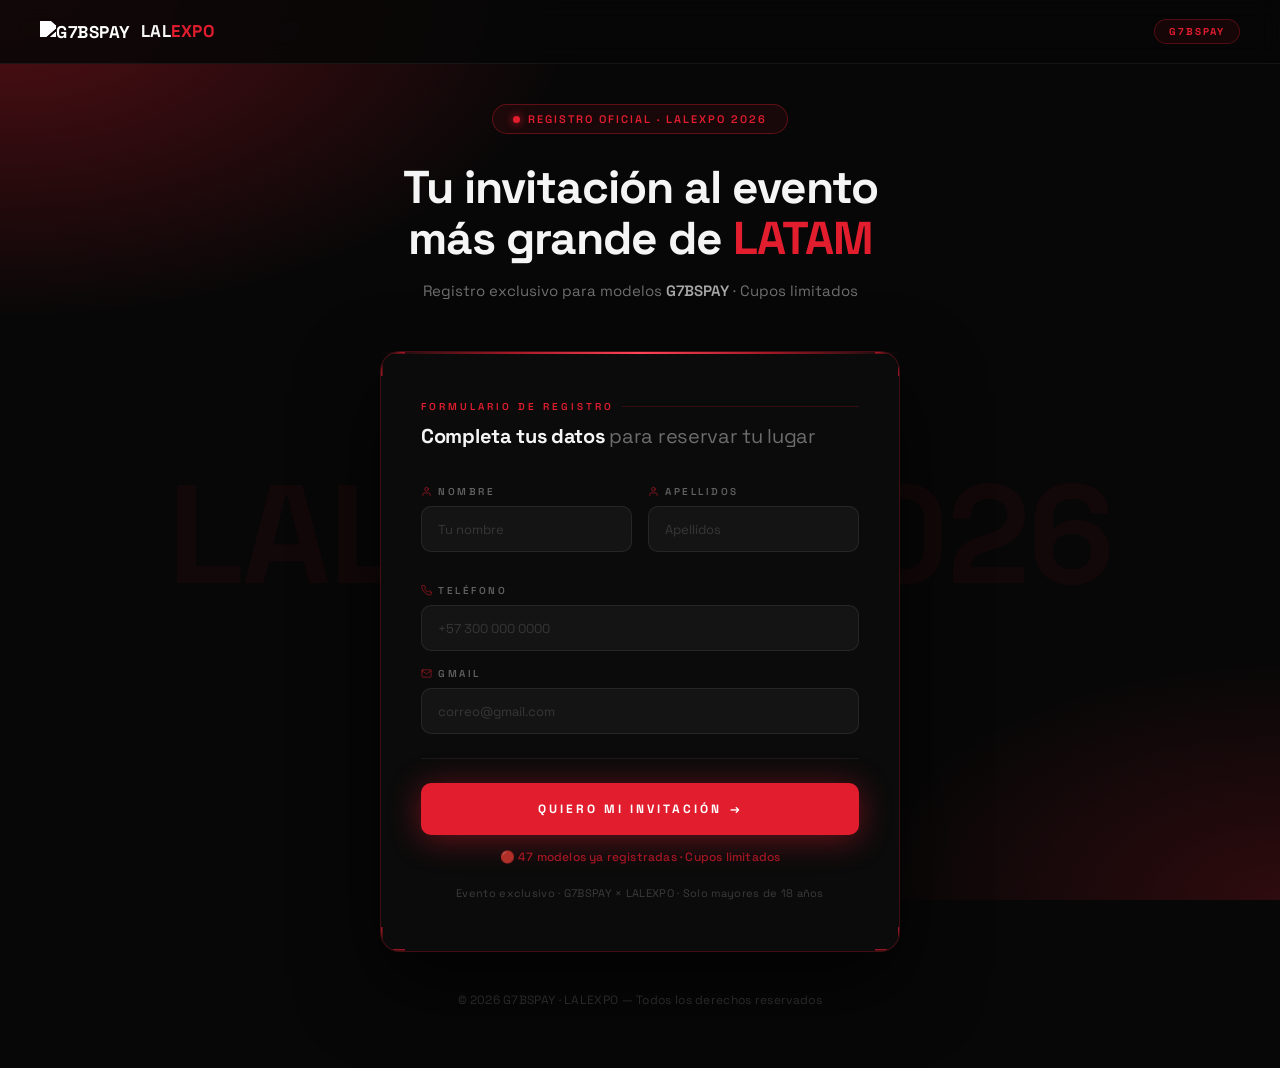
==== index.html @ 5dff3151 "feat: landing formulario LALEXPO 2026" ====
<!DOCTYPE html>
<html lang="es">
<head>
  <meta charset="UTF-8">
  <meta name="viewport" content="width=device-width, initial-scale=1.0">
  <title>LALEXPO 2026 — Registro VIP</title>
  <link rel="preconnect" href="https://fonts.googleapis.com">
  <link rel="preconnect" href="https://fonts.gstatic.com" crossorigin>
  <link href="https://fonts.googleapis.com/css2?family=Space+Grotesk:wght@400;500;600;700&display=swap" rel="stylesheet">
  <style>
    /* ── TOKENS ── */
    :root {
      --bg:    #070707;
      --red:   #e11d2e;
      --red2:  #ff4456;
      --text:  #f5f5f5;
      --muted: #cfcfcf;
      --card:  rgba(255,255,255,.05);
      --line:  rgba(255,255,255,.10);
    }

    /* ── RESET ── */
    *, *::before, *::after { box-sizing: border-box; margin: 0; padding: 0; }

    /* ── BASE ── */
    html { scroll-behavior: smooth; }
    body {
      min-height: 100vh;
      background-color: var(--bg);
      background-image:
        radial-gradient(ellipse 70% 55% at 0% 0%,   rgba(225,29,46,0.35) 0%, transparent 65%),
        radial-gradient(ellipse 55% 45% at 100% 100%, rgba(225,29,46,0.18) 0%, transparent 60%),
        repeating-linear-gradient(rgba(225,29,46,0.04) 1px, transparent 1px),
        repeating-linear-gradient(90deg, rgba(225,29,46,0.04) 1px, transparent 1px);
      background-size: auto, auto, 48px 48px, 48px 48px;
      background-attachment: fixed;
      font-family: 'Space Grotesk', Arial, sans-serif;
      color: var(--text);
      -webkit-font-smoothing: antialiased;
      overflow-x: hidden;
    }

    /* ── NAVBAR ── */
    nav {
      position: fixed;
      top: 0; left: 0; right: 0;
      z-index: 100;
      display: flex;
      align-items: center;
      justify-content: space-between;
      padding: 0 40px;
      height: 64px;
      background: rgba(7,7,7,0.85);
      backdrop-filter: blur(12px);
      -webkit-backdrop-filter: blur(12px);
      border-bottom: 1px solid rgba(255,255,255,0.06);
    }

    .nav-logo {
      font-size: 17px;
      font-weight: 700;
      letter-spacing: .5px;
      color: var(--text);
    }
    .nav-logo span { color: var(--red); }

    .nav-badge {
      display: inline-flex;
      align-items: center;
      gap: 6px;
      padding: 5px 14px;
      background: rgba(225,29,46,0.08);
      border: 1px solid rgba(225,29,46,0.30);
      border-radius: 20px;
      font-size: 10px;
      font-weight: 700;
      letter-spacing: 2px;
      text-transform: uppercase;
      color: var(--red);
    }

    /* ── PAGE WRAPPER ── */
    .page {
      min-height: 100vh;
      display: flex;
      flex-direction: column;
      align-items: center;
      justify-content: center;
      padding: 104px 20px 60px;
      position: relative;
    }

    /* ── WATERMARK ── */
    .watermark {
      position: absolute;
      top: 50%;
      left: 50%;
      transform: translate(-50%, -50%);
      font-size: clamp(60px, 12vw, 140px);
      font-weight: 700;
      letter-spacing: -2px;
      white-space: nowrap;
      color: rgba(225,29,46,0.06);
      pointer-events: none;
      user-select: none;
      z-index: 0;
    }

    /* ── HERO ── */
    .hero {
      text-align: center;
      max-width: 640px;
      margin-bottom: 48px;
      position: relative;
      z-index: 1;
    }

    /* Hero badge */
    .hero-badge {
      display: inline-flex;
      align-items: center;
      gap: 8px;
      padding: 7px 20px;
      background: rgba(225,29,46,0.08);
      border: 1px solid rgba(225,29,46,0.35);
      border-radius: 24px;
      font-size: 11px;
      font-weight: 600;
      letter-spacing: 2px;
      text-transform: uppercase;
      color: var(--red);
      margin-bottom: 28px;
    }
    .badge-dot {
      width: 7px;
      height: 7px;
      background: var(--red);
      border-radius: 50%;
      box-shadow: 0 0 8px var(--red);
      animation: dotPulse 1.8s ease-in-out infinite;
      flex-shrink: 0;
    }
    @keyframes dotPulse {
      0%,100% { opacity: 1;  transform: scale(1); }
      50%      { opacity: .3; transform: scale(.65); }
    }

    /* Hero H1 */
    h1 {
      font-size: clamp(28px, 5vw, 46px);
      font-weight: 700;
      line-height: 1.1;
      letter-spacing: -1px;
      color: var(--text);
      margin-bottom: 16px;
    }
    h1 em {
      font-style: normal;
      color: var(--red);
    }

    /* Hero subtext */
    .hero-sub {
      font-size: 15px;
      font-weight: 400;
      color: rgba(255,255,255,0.42);
      line-height: 1.6;
    }
    .hero-sub strong {
      color: rgba(255,255,255,0.65);
      font-weight: 600;
    }

    /* ── FORM CARD ── */
    .card {
      position: relative;
      z-index: 1;
      width: 100%;
      max-width: 520px;
      background: rgba(12,12,12,0.92);
      border: 1px solid rgba(225,29,46,0.25);
      border-radius: 20px;
      padding: 48px 40px;
      box-shadow: 0 32px 80px rgba(0,0,0,0.70);
      animation: cardIn 0.6s ease both;
    }
    @keyframes cardIn {
      from { opacity: 0; transform: translateY(20px); }
      to   { opacity: 1; transform: translateY(0);    }
    }

    /* Top accent gradient line */
    .card::before {
      content: '';
      position: absolute;
      top: 0; left: 0; right: 0;
      height: 2px;
      border-radius: 20px 20px 0 0;
      background: linear-gradient(
        90deg,
        transparent 0%,
        rgba(225,29,46,0.7) 25%,
        var(--red2) 50%,
        rgba(225,29,46,0.7) 75%,
        transparent 100%
      );
    }

    /* HUD corner brackets */
    .card::after {
      content: '';
      position: absolute;
      inset: 0;
      border-radius: 20px;
      pointer-events: none;
      background-image:
        /* TL horizontal */ linear-gradient(to right,  rgba(225,29,46,0.65) 0%, rgba(225,29,46,0.65) 24px, transparent 24px),
        /* TL vertical   */ linear-gradient(to bottom, rgba(225,29,46,0.65) 0%, rgba(225,29,46,0.65) 24px, transparent 24px),
        /* TR horizontal */ linear-gradient(to left,   rgba(225,29,46,0.65) 0%, rgba(225,29,46,0.65) 24px, transparent 24px),
        /* TR vertical   */ linear-gradient(to bottom, rgba(225,29,46,0.65) 0%, rgba(225,29,46,0.65) 24px, transparent 24px),
        /* BL horizontal */ linear-gradient(to right,  rgba(225,29,46,0.65) 0%, rgba(225,29,46,0.65) 24px, transparent 24px),
        /* BL vertical   */ linear-gradient(to top,    rgba(225,29,46,0.65) 0%, rgba(225,29,46,0.65) 24px, transparent 24px),
        /* BR horizontal */ linear-gradient(to left,   rgba(225,29,46,0.65) 0%, rgba(225,29,46,0.65) 24px, transparent 24px),
        /* BR vertical   */ linear-gradient(to top,    rgba(225,29,46,0.65) 0%, rgba(225,29,46,0.65) 24px, transparent 24px);
      background-size:
        100% 1.5px, 1.5px 100%,
        100% 1.5px, 1.5px 100%,
        100% 1.5px, 1.5px 100%,
        100% 1.5px, 1.5px 100%;
      background-position:
        top left,    top left,
        top right,   top right,
        bottom left, bottom left,
        bottom right,bottom right;
      background-repeat: no-repeat;
    }

    /* Card header */
    .card-header {
      margin-bottom: 36px;
    }
    .card-label {
      font-size: 10px;
      font-weight: 600;
      letter-spacing: 3px;
      text-transform: uppercase;
      color: var(--red);
      margin-bottom: 10px;
      display: flex;
      align-items: center;
      gap: 8px;
    }
    .card-label::after {
      content: '';
      flex: 1;
      height: 1px;
      background: rgba(225,29,46,0.20);
    }
    .card-title {
      font-size: 20px;
      font-weight: 700;
      color: var(--text);
      letter-spacing: -.3px;
    }
    .card-title span { color: rgba(255,255,255,0.40); font-weight: 400; }

    /* ── FORM ── */
    .form-row {
      display: grid;
      grid-template-columns: 1fr 1fr;
      gap: 16px;
      margin-bottom: 16px;
    }
    .form-group {
      display: flex;
      flex-direction: column;
      margin-bottom: 16px;
    }
    .form-group:last-of-type { margin-bottom: 0; }

    label {
      font-size: 10px;
      font-weight: 600;
      letter-spacing: 2.5px;
      text-transform: uppercase;
      color: rgba(255,255,255,0.35);
      margin-bottom: 8px;
      display: flex;
      align-items: center;
      gap: 6px;
    }
    label svg {
      width: 11px;
      height: 11px;
      stroke: rgba(225,29,46,0.55);
      fill: none;
      stroke-width: 2;
      stroke-linecap: round;
      stroke-linejoin: round;
      flex-shrink: 0;
    }

    input {
      width: 100%;
      background: rgba(255,255,255,0.04);
      border: 1px solid rgba(255,255,255,0.08);
      border-radius: 10px;
      color: var(--text);
      padding: 13px 16px;
      font-size: 14px;
      font-family: 'Space Grotesk', Arial, sans-serif;
      font-weight: 400;
      outline: none;
      transition: border-color 0.25s ease, background 0.25s ease, box-shadow 0.25s ease;
      appearance: none;
      -webkit-appearance: none;
    }
    input::placeholder {
      color: rgba(255,255,255,0.15);
      font-size: 13px;
    }
    input:hover {
      border-color: rgba(255,255,255,0.14);
    }
    input:focus {
      border-color: rgba(225,29,46,0.60);
      background: rgba(225,29,46,0.05);
      box-shadow: 0 0 0 3px rgba(225,29,46,0.10), 0 0 20px rgba(225,29,46,0.06);
    }

    /* ── DIVIDER ── */
    .divider {
      height: 1px;
      background: rgba(255,255,255,0.06);
      margin: 24px 0;
    }

    /* ── SUBMIT BUTTON ── */
    .btn-submit {
      width: 100%;
      background: var(--red);
      color: #fff;
      border: none;
      border-radius: 10px;
      padding: 18px 32px;
      font-size: 12px;
      font-weight: 800;
      letter-spacing: 3px;
      text-transform: uppercase;
      font-family: 'Space Grotesk', Arial, sans-serif;
      cursor: pointer;
      box-shadow: 0 4px 32px rgba(225,29,46,0.45);
      transition: background 0.2s ease, box-shadow 0.2s ease, transform 0.2s ease;
      position: relative;
      overflow: hidden;
      display: flex;
      align-items: center;
      justify-content: center;
      gap: 8px;
    }
    .btn-submit .btn-arrow {
      display: inline-block;
      transition: transform 0.2s ease;
    }
    .btn-submit::before {
      content: '';
      position: absolute;
      top: 0; left: -100%;
      width: 100%; height: 100%;
      background: linear-gradient(90deg, transparent, rgba(255,255,255,0.10), transparent);
      transition: left 0.5s ease;
    }
    .btn-submit:hover::before { left: 100%; }
    .btn-submit:hover {
      background: #cc1829;
      box-shadow: 0 8px 48px rgba(225,29,46,0.65);
      transform: translateY(-1px);
    }
    .btn-submit:hover .btn-arrow {
      transform: translateX(4px);
    }
    .btn-submit:active {
      transform: translateY(0);
      box-shadow: 0 4px 24px rgba(225,29,46,0.35);
    }

    /* ── COUNTER ── */
    .registradas-counter {
      text-align: center;
      font-size: 12px;
      font-weight: 500;
      color: rgba(225,29,46,0.70);
      margin-top: 14px;
      letter-spacing: 0.2px;
    }

    /* ── FOOTER NOTE ── */
    .form-footer {
      text-align: center;
      font-size: 11px;
      font-weight: 400;
      color: rgba(255,255,255,0.20);
      margin-top: 20px;
      letter-spacing: 0.3px;
      line-height: 1.6;
    }
    .form-footer a {
      color: rgba(225,29,46,0.55);
      text-decoration: none;
    }

    /* ── PAGE FOOTER ── */
    .page-footer {
      position: relative;
      z-index: 1;
      margin-top: 40px;
      text-align: center;
      font-size: 12px;
      color: rgba(255,255,255,0.15);
      letter-spacing: 0.3px;
    }

    /* ── SUCCESS STATE ── */
    .success-overlay {
      display: none;
      flex-direction: column;
      align-items: center;
      justify-content: center;
      text-align: center;
      padding: 24px 0;
      gap: 0;
      animation: cardIn 0.5s ease both;
    }
    .success-overlay.active { display: flex; }

    .success-ring {
      width: 64px;
      height: 64px;
      border-radius: 50%;
      border: 2px solid var(--red);
      display: flex;
      align-items: center;
      justify-content: center;
      margin-bottom: 20px;
      animation: ringPop 0.5s cubic-bezier(.22,.68,0,1.3) both;
      box-shadow: 0 0 24px rgba(225,29,46,0.30);
    }
    .success-ring svg {
      width: 30px; height: 30px;
      stroke: var(--red); fill: none;
      stroke-width: 2.5;
      stroke-linecap: round;
      stroke-linejoin: round;
    }
    @keyframes ringPop {
      from { transform: scale(0); opacity: 0; }
      to   { transform: scale(1); opacity: 1; }
    }
    .success-title {
      font-size: 22px;
      font-weight: 700;
      color: var(--text);
      margin-bottom: 10px;
    }
    .success-sub {
      font-size: 14px;
      color: rgba(255,255,255,0.38);
      line-height: 1.6;
    }

    /* ── MOBILE ── */
    @media (max-width: 560px) {
      nav { padding: 0 20px; }
      .nav-badge { display: none; }
      h1 { font-size: 26px; letter-spacing: -.5px; }
      .card { padding: 36px 22px 28px; border-radius: 16px; }
      .form-row { grid-template-columns: 1fr; gap: 0; }
      .form-row .form-group { margin-bottom: 16px; }
      .hero { margin-bottom: 36px; }
    }
    @media (max-width: 380px) {
      .card { padding: 28px 16px 22px; }
      h1 { font-size: 22px; }
    }
  </style>
</head>
<body>

  <!-- ── NAVBAR ── -->
  <nav>
    <div class="nav-logo">
      <img src="logo-black.png" alt="G7BSPAY" style="height:28px;width:auto;vertical-align:middle;margin-right:10px;filter:brightness(0) invert(1);">LAL<span>EXPO</span>
    </div>
    <div class="nav-badge">G7BSPAY</div>
  </nav>

  <!-- ── PAGE ── -->
  <main class="page">

    <!-- Watermark -->
    <div class="watermark" aria-hidden="true">LALEXPO 2026</div>

    <!-- ── HERO ── -->
    <section class="hero">
      <div class="hero-badge">
        <div class="badge-dot" aria-hidden="true"></div>
        REGISTRO OFICIAL · LALEXPO 2026
      </div>

      <h1>Tu invitación al evento<br>más grande de <em>LATAM</em></h1>

      <p class="hero-sub">
        Registro exclusivo para modelos <strong>G7BSPAY</strong> · Cupos limitados
      </p>
    </section>

    <!-- ── FORM CARD ── -->
    <div class="card" role="main">

      <div class="card-header">
        <div class="card-label">Formulario de registro</div>
        <div class="card-title">Completa tus datos <span>para reservar tu lugar</span></div>
      </div>

      <!-- Replace action URL with GHL form embed endpoint -->
      <form id="registration-form" action="REPLACE_WITH_GHL_FORM_URL" method="POST" novalidate>

        <!-- Row: Nombre + Apellidos -->
        <div class="form-row">
          <div class="form-group">
            <label for="nombre">
              <svg viewBox="0 0 24 24"><path d="M20 21v-2a4 4 0 0 0-4-4H8a4 4 0 0 0-4 4v2"/><circle cx="12" cy="7" r="4"/></svg>
              Nombre
            </label>
            <input
              type="text"
              id="nombre"
              name="nombre"
              placeholder="Tu nombre"
              autocomplete="given-name"
            >
          </div>

          <div class="form-group">
            <label for="apellidos">
              <svg viewBox="0 0 24 24"><path d="M20 21v-2a4 4 0 0 0-4-4H8a4 4 0 0 0-4 4v2"/><circle cx="12" cy="7" r="4"/></svg>
              Apellidos
            </label>
            <input
              type="text"
              id="apellidos"
              name="apellidos"
              placeholder="Apellidos"
              autocomplete="family-name"
            >
          </div>
        </div>

        <!-- Teléfono -->
        <div class="form-group">
          <label for="telefono">
            <svg viewBox="0 0 24 24"><path d="M22 16.92v3a2 2 0 0 1-2.18 2 19.79 19.79 0 0 1-8.63-3.07A19.5 19.5 0 0 1 4.69 12 19.79 19.79 0 0 1 1.61 3.4 2 2 0 0 1 3.59 1h3a2 2 0 0 1 2 1.72 12.84 12.84 0 0 0 .7 2.81 2 2 0 0 1-.45 2.11L7.91 8.77a16 16 0 0 0 6.29 6.29l1.63-1.63a2 2 0 0 1 2.11-.45 12.84 12.84 0 0 0 2.81.7A2 2 0 0 1 22 16.92z"/></svg>
            Teléfono
          </label>
          <input
            type="tel"
            id="telefono"
            name="telefono"
            placeholder="+57 300 000 0000"
            autocomplete="tel"
            required
          >
        </div>

        <!-- Gmail -->
        <div class="form-group">
          <label for="email">
            <svg viewBox="0 0 24 24"><path d="M4 4h16c1.1 0 2 .9 2 2v12c0 1.1-.9 2-2 2H4c-1.1 0-2-.9-2-2V6c0-1.1.9-2 2-2z"/><polyline points="22,6 12,13 2,6"/></svg>
            Gmail
          </label>
          <input
            type="email"
            id="email"
            name="email"
            placeholder="correo@gmail.com"
            autocomplete="email"
            required
          >
        </div>

        <div class="divider"></div>

        <button type="submit" class="btn-submit">
          QUIERO MI INVITACIÓN
          <span class="btn-arrow" aria-hidden="true">→</span>
        </button>

        <p class="registradas-counter">
          🔴 47 modelos ya registradas · Cupos limitados
        </p>

        <p class="form-footer">
          Evento exclusivo · G7BSPAY × LALEXPO · Solo mayores de 18&nbsp;años
        </p>

      </form>

      <!-- Success state (shown after submit via JS) -->
      <div class="success-overlay" id="success-overlay" role="alert" aria-live="polite">
        <div class="success-ring">
          <svg viewBox="0 0 24 24"><polyline points="20 6 9 17 4 12"/></svg>
        </div>
        <div class="success-title">¡Registro exitoso!</div>
        <p class="success-sub">
          Tu solicitud fue enviada.<br>
          Recibirás tu invitación en tu correo pronto.
        </p>
      </div>

    </div>

    <!-- ── PAGE FOOTER ── -->
    <footer class="page-footer">
      © 2026 G7BSPAY · LALEXPO — Todos los derechos reservados
    </footer>

  </main>

  <script>
    /* ── FORM SUBMIT ── */
    (function () {
      var form    = document.getElementById('registration-form');
      var success = document.getElementById('success-overlay');

      form.addEventListener('submit', function (e) {
        /* Validation */
        var telefono = form.querySelector('[name="telefono"]');
        var email    = form.querySelector('[name="email"]');
        var ok = true;

        [telefono, email].forEach(function (el) {
          if (!el.value.trim()) {
            el.style.borderColor = 'rgba(225,29,46,0.80)';
            el.style.boxShadow   = '0 0 0 3px rgba(225,29,46,0.15)';
            ok = false;
            el.addEventListener('input', function () {
              el.style.borderColor = '';
              el.style.boxShadow   = '';
            }, { once: true });
          }
        });

        if (!ok) { e.preventDefault(); return; }

        /* If action is placeholder, intercept and show success UI */
        if (form.action.indexOf('REPLACE_WITH_GHL_FORM_URL') !== -1) {
          e.preventDefault();
          form.style.display   = 'none';
          success.classList.add('active');
        }
        /* Otherwise form POSTs normally to GHL */
      });
    })();
  </script>

</body>
</html>
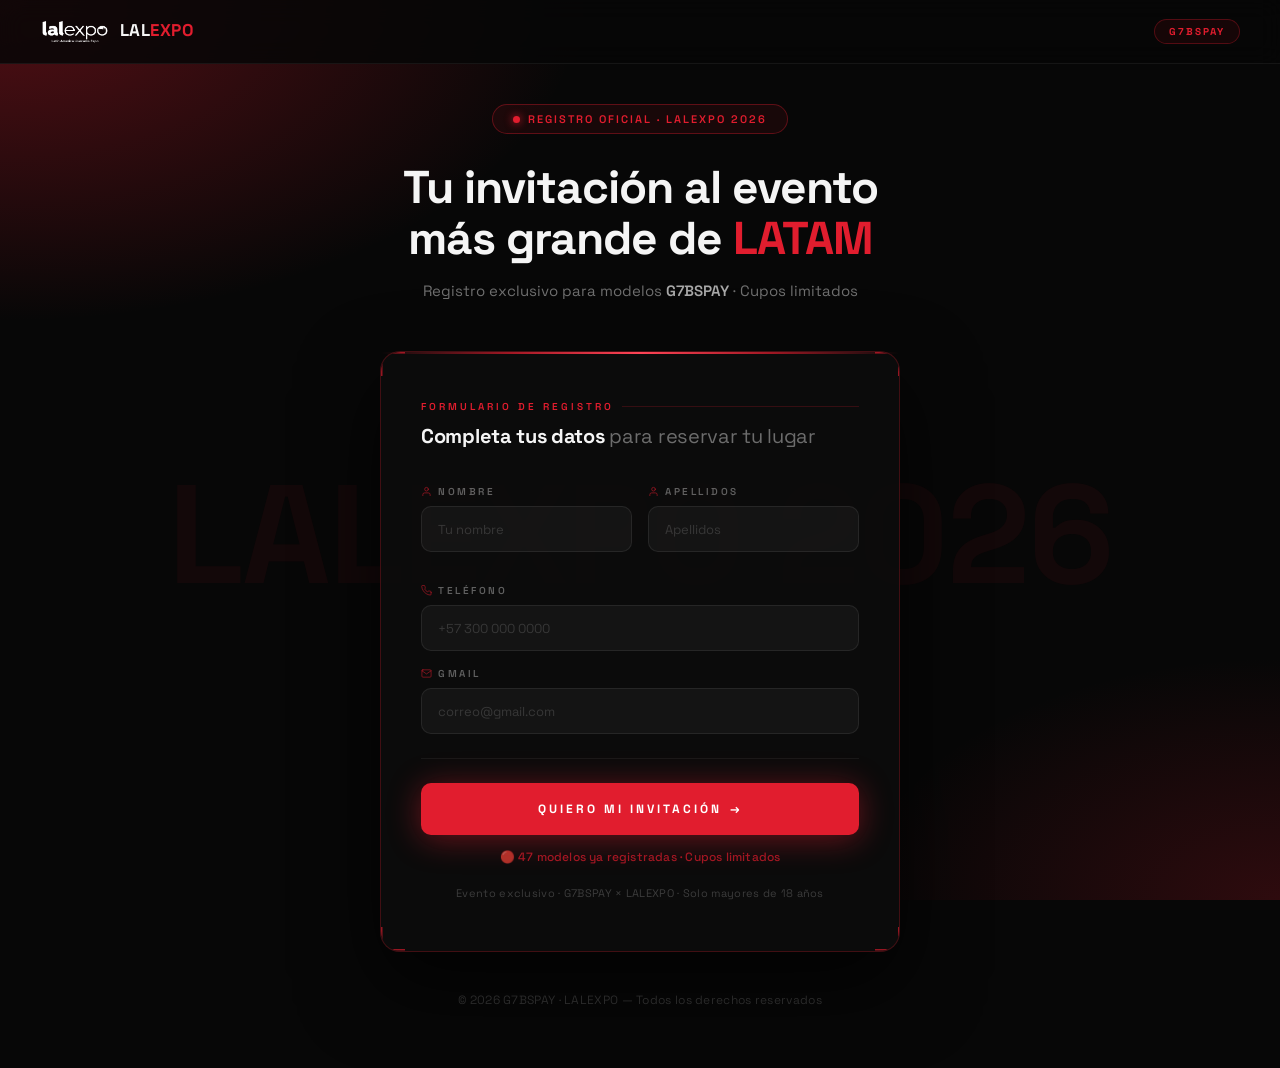
==== commit fff16fdb: "feat: integrar formulario con GoHighLevel (formId + location_id)" ====
--- a/index.html
+++ b/index.html
@@ -522,8 +522,7 @@
         <div class="card-title">Completa tus datos <span>para reservar tu lugar</span></div>
       </div>
 
-      <!-- Replace action URL with GHL form embed endpoint -->
-      <form id="registration-form" action="REPLACE_WITH_GHL_FORM_URL" method="POST" novalidate>
+      <form id="registration-form" action="#" method="POST" novalidate>
 
         <!-- Row: Nombre + Apellidos -->
         <div class="form-row">
@@ -627,13 +626,20 @@
   </main>
 
   <script>
-    /* ── FORM SUBMIT ── */
+    /* ── FORM SUBMIT → GoHighLevel ── */
     (function () {
       var form    = document.getElementById('registration-form');
       var success = document.getElementById('success-overlay');
+      var btn     = form.querySelector('.btn-submit');
+
+      var GHL_FORM_ID   = 'pcxAwJqEP4Se5UZVcOPK';
+      var GHL_LOCATION  = 'A04momZyXbXrZUdy2nT1';
+      var GHL_ENDPOINT  = 'https://backend.leadconnectorhq.com/forms/submit';
 
       form.addEventListener('submit', function (e) {
-        /* Validation */
+        e.preventDefault();
+
+        /* ── Validación ── */
         var telefono = form.querySelector('[name="telefono"]');
         var email    = form.querySelector('[name="email"]');
         var ok = true;
@@ -649,16 +655,43 @@
             }, { once: true });
           }
         });
-
-        if (!ok) { e.preventDefault(); return; }
-
-        /* If action is placeholder, intercept and show success UI */
-        if (form.action.indexOf('REPLACE_WITH_GHL_FORM_URL') !== -1) {
-          e.preventDefault();
-          form.style.display   = 'none';
+        if (!ok) return;
+
+        /* ── Estado de carga ── */
+        btn.innerHTML  = 'ENVIANDO<span class="btn-arrow" style="display:inline-block;margin-left:6px;animation:none">…</span>';
+        btn.disabled   = true;
+        btn.style.opacity = '0.75';
+
+        /* ── POST a GHL ── */
+        fetch(GHL_ENDPOINT, {
+          method:  'POST',
+          headers: { 'Content-Type': 'application/json' },
+          body: JSON.stringify({
+            formId:      GHL_FORM_ID,
+            location_id: GHL_LOCATION,
+            firstName:   form.querySelector('[name="nombre"]').value.trim(),
+            lastName:    form.querySelector('[name="apellidos"]').value.trim(),
+            phone:       form.querySelector('[name="telefono"]').value.trim(),
+            email:       form.querySelector('[name="email"]').value.trim()
+          })
+        })
+        .then(function (res) {
+          if (res.ok || res.status === 200 || res.status === 201) {
+            form.style.display = 'none';
+            success.classList.add('active');
+          } else {
+            throw new Error('HTTP ' + res.status);
+          }
+        })
+        .catch(function (err) {
+          console.error('GHL submit error:', err);
+          btn.innerHTML  = 'QUIERO MI INVITACIÓN <span class="btn-arrow">→</span>';
+          btn.disabled   = false;
+          btn.style.opacity = '1';
+          /* Fallback: muestra éxito igual para no bloquear al usuario */
+          form.style.display = 'none';
           success.classList.add('active');
-        }
-        /* Otherwise form POSTs normally to GHL */
+        });
       });
     })();
   </script>
